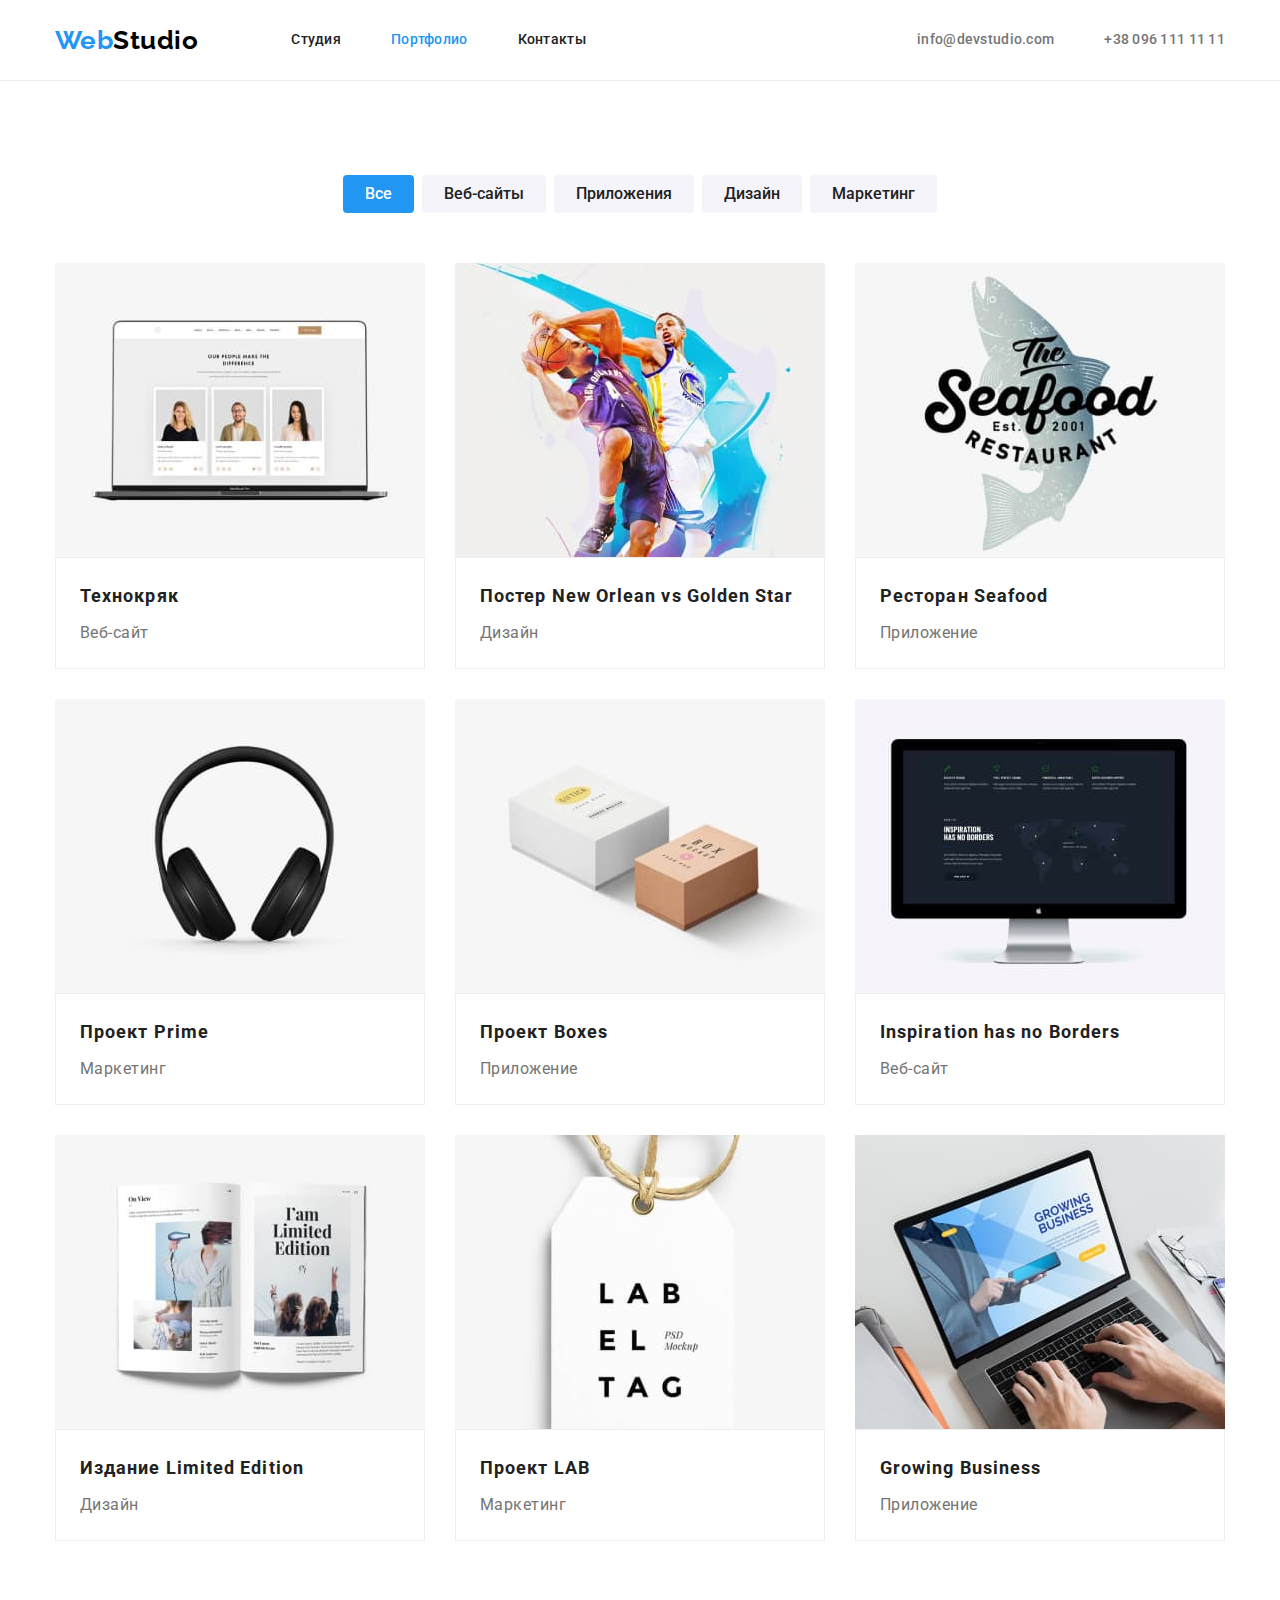
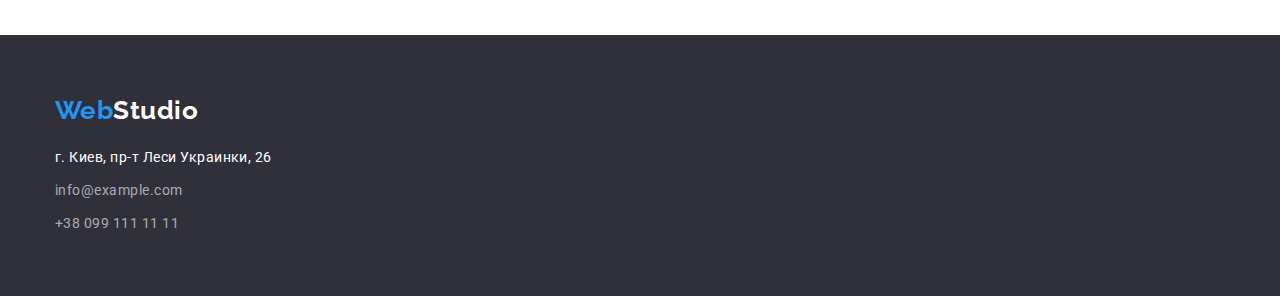
==== portfolio.html @ 6f5d8208 "ДЗ-4 Герой" ====
<!DOCTYPE html>
<html lang="ru">
  <head>
    <meta charset="UTF-8" />
    <meta http-equiv="X-UA-Compatible" content="IE=edge" />
    <meta name="viewport" content="width=device-width, initial-scale=1.0" />
    <title>Document</title>
    <link rel="preconnect" href="https://fonts.googleapis.com" />
    <link rel="preconnect" href="https://fonts.gstatic.com" crossorigin />
    <link
      href="https://fonts.googleapis.com/css2?family=Raleway:wght@700&family=Roboto:wght@400;500;700;900&display=swap"
      rel="stylesheet"
    />
    <link
      rel="stylesheet"
      href="https://cdnjs.cloudflare.com/ajax/libs/modern-normalize/1.1.0/modern-normalize.min.css"
    />
    <link rel="stylesheet" href="./css/styles.css" />
  </head>
  <body class="page">
    <!-- Шапка сайта-->
    <header class="page-header-portfolio">
      <div class="container page-nav">
        <nav class="page-nav-logo">
          <a href="./index.html" class="logo"
            ><span class="logo-web">Web</span><span class="logo-studio">Studio</span></a
          >
          <ul class="site-nav">
            <li class="item"><a href="./index.html" class="link">Студия</a></li>
            <li class="item">
              <a href="./portfolio.html" class="link current-second">Портфолио</a>
            </li>
            <li class="item"><a href="" class="link">Контакты</a></li>
          </ul>
        </nav>
        <ul class="contacts-nav">
          <li class="item">
            <a href="mailto:info@devstudio.com" class="link">info@devstudio.com</a>
          </li>
          <li class="item"><a href="tel:+380961111111" class="link">+38 096 111 11 11</a></li>
        </ul>
      </div>
    </header>
    <section class="section-portfolio">
      <div class="container">
        <h1 class="main-title">Портфолио</h1>
        <ul class="portfolio-title">
          <li class="item"><button type="button" class="portfolio-btn current">Все</button></li>
          <li class="item"><button type="button" class="portfolio-btn">Веб-сайты</button></li>
          <li class="item"><button type="button" class="portfolio-btn">Приложения</button></li>
          <li class="item"><button type="button" class="portfolio-btn">Дизайн</button></li>
          <li class="item"><button type="button" class="portfolio-btn">Маркетинг</button></li>
        </ul>
        <ul class="portfolio-data">
          <li class="info">
            <img class="photo" src="./images/techno.jpg" alt="веб сайт" width="370" />
            <div class="list">
              <h2 class="title">Технокряк</h2>
              <p class="text">Веб-сайт</p>
            </div>
          </li>
          <li class="info">
            <img class="photo" src="./images/neworlean.jpg" alt="дизайн" width="370" />
            <div class="list">
              <h2 class="title">Постер New Orlean vs Golden Star</h2>
              <p class="text">Дизайн</p>
            </div>
          </li>
          <li class="info">
            <img class="photo" src="./images/seafood.jpg" alt="приложение" width="370" />
            <div class="list">
              <h2 class="title">Ресторан Seafood</h2>
              <p class="text">Приложение</p>
            </div>
          </li>
          <li class="info">
            <img class="photo" src="./images/prime.jpg" alt="маркетинг" width="370" />
            <div class="list">
              <h2 class="title">Проект Prime</h2>
              <p class="text">Маркетинг</p>
            </div>
          </li>
          <li class="info">
            <img class="photo" src="./images/boxes.jpg" alt="приложение" width="370" />
            <div class="list">
              <h2 class="title">Проект Boxes</h2>
              <p class="text">Приложение</p>
            </div>
          </li>
          <li class="info">
            <img class="photo" src="./images/inspirationhasnoborders.jpg" alt="веб сайт" width="370" />
            <div class="list">
              <h2 class="title">Inspiration has no Borders</h2>
              <p class="text">Веб-сайт</p>
            </div>
          </li>
          <li class="info">
            <img class="photo" src="./images/limitededition.jpg" alt="дизайн" width="370" />
            <div class="list">
              <h2 class="title">Издание Limited Edition</h2>
              <p class="text">Дизайн</p>
            </div>
          </li>
          <li class="info">
            <img class="photo" src="./images/lab.jpg" alt="маркетинг" width="370" />
            <div class="list">
              <h2 class="title">Проект LAB</h2>
              <p class="text">Маркетинг</p>
            </div>
          </li>
          <li class="info">
            <img class="photo" src="./images/growingbusiness.jpg" alt="приложение" width="370" />
            <div class="list">
              <h2 class="title">Growing Business</h2>
              <p class="text">Приложение</p>
            </div>
          </li>
        </ul>
      </div>
    </section>
    <!-- Подвал -->
    <footer class="footer">
      <div class="container">
        <a href="./index.html" class="logo"
          ><span class="logo-web">Web</span><span class="logo-studio-footer">Studio</span></a
        >
        <address>
          <ul>
            <li>
              <a href="https://goo.gl/maps/iaYQJFzAQQtQS2JW9" class="link"
                >г. Киев, пр-т Леси Украинки, 26</a
              >
            </li>
            <li><a href="mailto:info@example.com" class="link contacts">info@example.com</a></li>
            <li><a href="tel:+380991111111" class="link contacts tel">+38 099 111 11 11</a></li>
          </ul>
        </address>
      </div>
    </footer>
  </body>
</html>
---- css/styles.css ----
/* основной цвет фона #FFFFFF */
/* цвет фона героя и футера #2F303A */
/* цвет фона команды #F5F4FA */
/* основной цвет текста #757575  */
/* доп цвет текста #212121 */
/* цвет для ховера #2196F3 */
/* цвет текста в футере для контактов rgba(255, 255, 255, 0.6);
 */


:root {
--primary-text-color: #212121;
--title-text-color: #757575;
--accent-color: #2196F3;
--secondary-text-color: #FFF;
--third-text-color: #000;
--primary-bg-color: #FFF;
--secondary-bg-color: #2F303A;
--third-bg-color: #F5F4FA;
--button-bg-color: #188CE8;
}

ul {
    padding: 0;
    margin: 0;
    list-style: none;
}

img {
    display: block;
    width: 100%;
    height: auto;
}

 .page {
     background-color: var(--primary-bg-color);
     color: var(--title-text-color);
     font-family: Roboto, sans-serif;
     letter-spacing: 0.03em;
 }
/* навигация сайта */

 .container {
     width: 1200px;
     padding-left: 15px;
     padding-right: 15px; 
     margin-left: auto;
     margin-right: auto;
 }
 .page-nav-logo {
    display: flex;
    align-items: center;
    
}

.page-nav {
    display: flex;
    align-items: center;
    
}

  .logo {
    margin-right: 93px; 
    

    font-family: Raleway, cursive;
    font-weight: 700;
    font-size: 26px;
    line-height: 1.19;
    text-decoration: none;
 }

 .logo-web {
     color: var(--accent-color);
 }
 .logo-studio {
     color: var(--third-text-color);
 }

.site-nav {
    display: flex;
}

.site-nav .item + .item {
    margin-left: 50px;
}
 
.site-nav .link {
    display: block;
    padding-top: 32px;
    padding-bottom: 32px;
    
    color: var(--primary-text-color);
    font-weight: 500;
    font-size: 14px;
    line-height: 1.14;
    letter-spacing: 0.02em;
    text-decoration: none;
}
.site-nav .link:hover,
.site-nav .link:focus {
    color: var(--accent-color);
}
.site-nav .link.current {
    color: var(--accent-color);
}
.site-nav .link.current-second {
    color: var(--accent-color);
}
.contacts-nav {
    display: flex;
    margin-left: auto;
}
.contacts-nav .item + .item {
    margin-left: 50px;
}
.contacts-nav .link {
    display: block;
    padding-bottom: 32px;
    padding-top: 32px;
    
    color: var(--title-text-color);
    font-weight: 500;
    font-size: 14px;
    line-height: 1.14;
    letter-spacing: 0.02em;
    text-decoration: none;
}
.contacts-nav .link:hover,
.contacts-nav .link:focus {
    color: var(--accent-color);
}
/* герой */




.hero {
    padding-bottom: 200px;
    padding-top: 200px;
    text-align: center;
    max-width: 1600px;
    height: 600px;
    margin-left: auto;
    margin-right: auto;
    background-image: url('..//images/imgoverlay.png'), url('..//images/hero.jpg');
    box-shadow: 0px 4px 4px rgba(0, 0, 0, 0.25);
    background-repeat: no-repeat;
    background-position: center;
    background-size: cover;
   
}


.hero-title {
    margin: 0 auto 30px;
    width: 696px;
    
   
   
    
    color: var(--secondary-text-color);
    font-weight: 900;
    font-size: 44px;
    line-height: 1.36;
    letter-spacing: 0.06em;
    text-transform: uppercase;
}

/* секция преймущества */
.section-features {
    margin-top: 0;
    margin-bottom: 0;


    font-size: 0;

}
.section-features .list {
    display: flex;
    justify-content: space-between;
}

.section-list {
    display: flex;
    margin-bottom: 0;
}


.section-work {
    
    padding-bottom: 94px;
    padding-top: 94px;

}
.section-work .item {
    width: 270px;
}
.section-work .section-list{
    justify-content: space-between;
}

.section-work .title {
    margin-top: 0;
    margin-bottom: 10px;
    
    color: var(--primary-text-color);
    font-weight: 700;
    font-size: 14px;
    line-height: 1.14;
    text-transform: uppercase;
}
.section-work .text {
    margin-bottom: 0;
    
    font-size: 14px;
    line-height: 1.71;
}

/* секция */
.section-title {
    margin-top: 0;
    margin-bottom: 50px;
   
    
    color: var(--primary-text-color);
    font-weight: 700;
    font-size: 36px;
    line-height: 1.17;
    text-align: center;
}
/* секция команда */
.section-team {
    
    padding-top: 94px;
    padding-bottom: 94px;
    
    
    background-color: var(--third-bg-color)
}   
.section-team .list {
    display: flex;
    justify-content: space-between;

}

.section-team .title {
    margin-top: 0;
    margin-bottom: 0;
    padding-top: 30px;
    padding-bottom: 10px;
    
    color: var(--primary-text-color);
    
    font-weight: 500;
    font-size: 16px;
    line-height: 1.19;
    text-align: center;
}
.section-team .item {
    width: 270px;
    background: #FFFFFF;
    box-shadow: 0px 1px 3px rgba(0, 0, 0, 0.12), 0px 1px 1px rgba(0, 0, 0, 0.14), 0px 2px 1px rgba(0, 0, 0, 0.2);
    border-radius: 0px 0px 4px 4px;
    
}

.section-team .text {
    margin-top: 0;
    margin-bottom: 0;
    padding-top: 0;
    padding-bottom: 30px;
    
    font-size: 16px;
    line-height: 1.19;
    text-align: center;
}
/* кнопка */
.button {
    border-radius: 4px;
    padding: 10px 32px;
    min-width: 200px;
    height: 50px;
    border: transparent;
    box-shadow: 0px 4px 4px rgba(0, 0, 0, 0.15);


    
    color: var(--secondary-text-color);
    background-color: var(--button-bg-color);

    font-family: 'Roboto';
    font-weight: 700;
    font-size: 16px;
    line-height: 1.88;
    letter-spacing: 0.06em;
    cursor: pointer;
 
}
/* подвал */
.footer .logo {
    display: block;
    margin-bottom: 20px;
    
}
.logo-studio-footer {

    color: var(--secondary-text-color);
}
.footer {
    padding-top: 60px;
    padding-bottom: 60px;
    margin-bottom: 0;


    background-color: var(--secondary-bg-color);
}
.footer .link {
    display: block;
    
    
    
    
    color: var(--secondary-text-color);
    font-style: normal;
    font-size: 14px;
    line-height: 1.71;
    text-decoration: none;
}

.footer li {
    margin-bottom: 9px;
}
.footer li:last-child {
    margin-bottom: 0;
}

.footer .link.contacts {
    display: block;
    
    
    color: rgba(255, 255, 255, 0.6);  
}

.footer .link.contacts.tel {
    display: block;
    
    
    
    color: rgba(255, 255, 255, 0.6);
    
}
.footer .link:hover,
.footer .link:focus {
    color: var(--accent-color);
    
}
.footer .link.contacts:hover,
.footer .link.contacts:focus {
    color: var(--accent-color);
    
}

/* портфолио */

.page-header-portfolio {
    border-bottom: 1px solid #ECECEC;
}

.section-portfolio {
    padding-top: 94px;
    padding-bottom: 94px;
}
.section-portfolio .main-title {
    visibility: hidden;
    font-size: 0;
}

.portfolio-title {
    display: flex;
    justify-content: center;
    margin-bottom: 50px;
    
}
.portfolio-title .item {
    margin-right: 8px;
}
.portfolio-title .item:last-child {
    margin-right: 0;
}
.portfolio-btn {
    border-radius: 4px;
    border: transparent;
    padding: 6px 22px;

        
    
    color: var(--primary-text-color);
    background-color: var(--third-bg-color);
    font-family: Roboto, sans-serif;
    font-weight: 500;
    font-size: 16px;
    line-height: 1.62;
    text-align: center;
    cursor: pointer;
}
.portfolio-btn:hover,
.portfolio-btn:focus {
    color: var(--secondary-text-color);
    background-color: var(--accent-color);
}
.portfolio-btn.current {
    color: var(--secondary-text-color);
    background-color: var(--accent-color);
}


.section-portfolio .title {
    
    color: var(--primary-text-color);
    
    font-weight: 700;
    font-size: 18px;
    line-height: 2; 
    letter-spacing: 0.06em;
}
.section-portfolio .text {
    font-size: 16px;
    line-height: 1.88;
}

.portfolio-data {
    display: block;
    display: flex;
    flex-wrap: wrap;
    justify-content: space-between;
    
}
.section-portfolio .info:nth-last-child(-n + 3) {
    margin-bottom: 0;
}
.section-portfolio .list {
    border: 1px solid #EEEEEE;
    
    padding: 20px 24px;
}

.section-portfolio .title,
.section-portfolio .text,
.section-portfolio .photo {
    display: block;
    margin-bottom: 0;
    margin-top: 0;
}

.section-portfolio .info {
    margin-bottom: 30px;
}

.section-portfolio .title {
    margin-bottom: 4px;
}
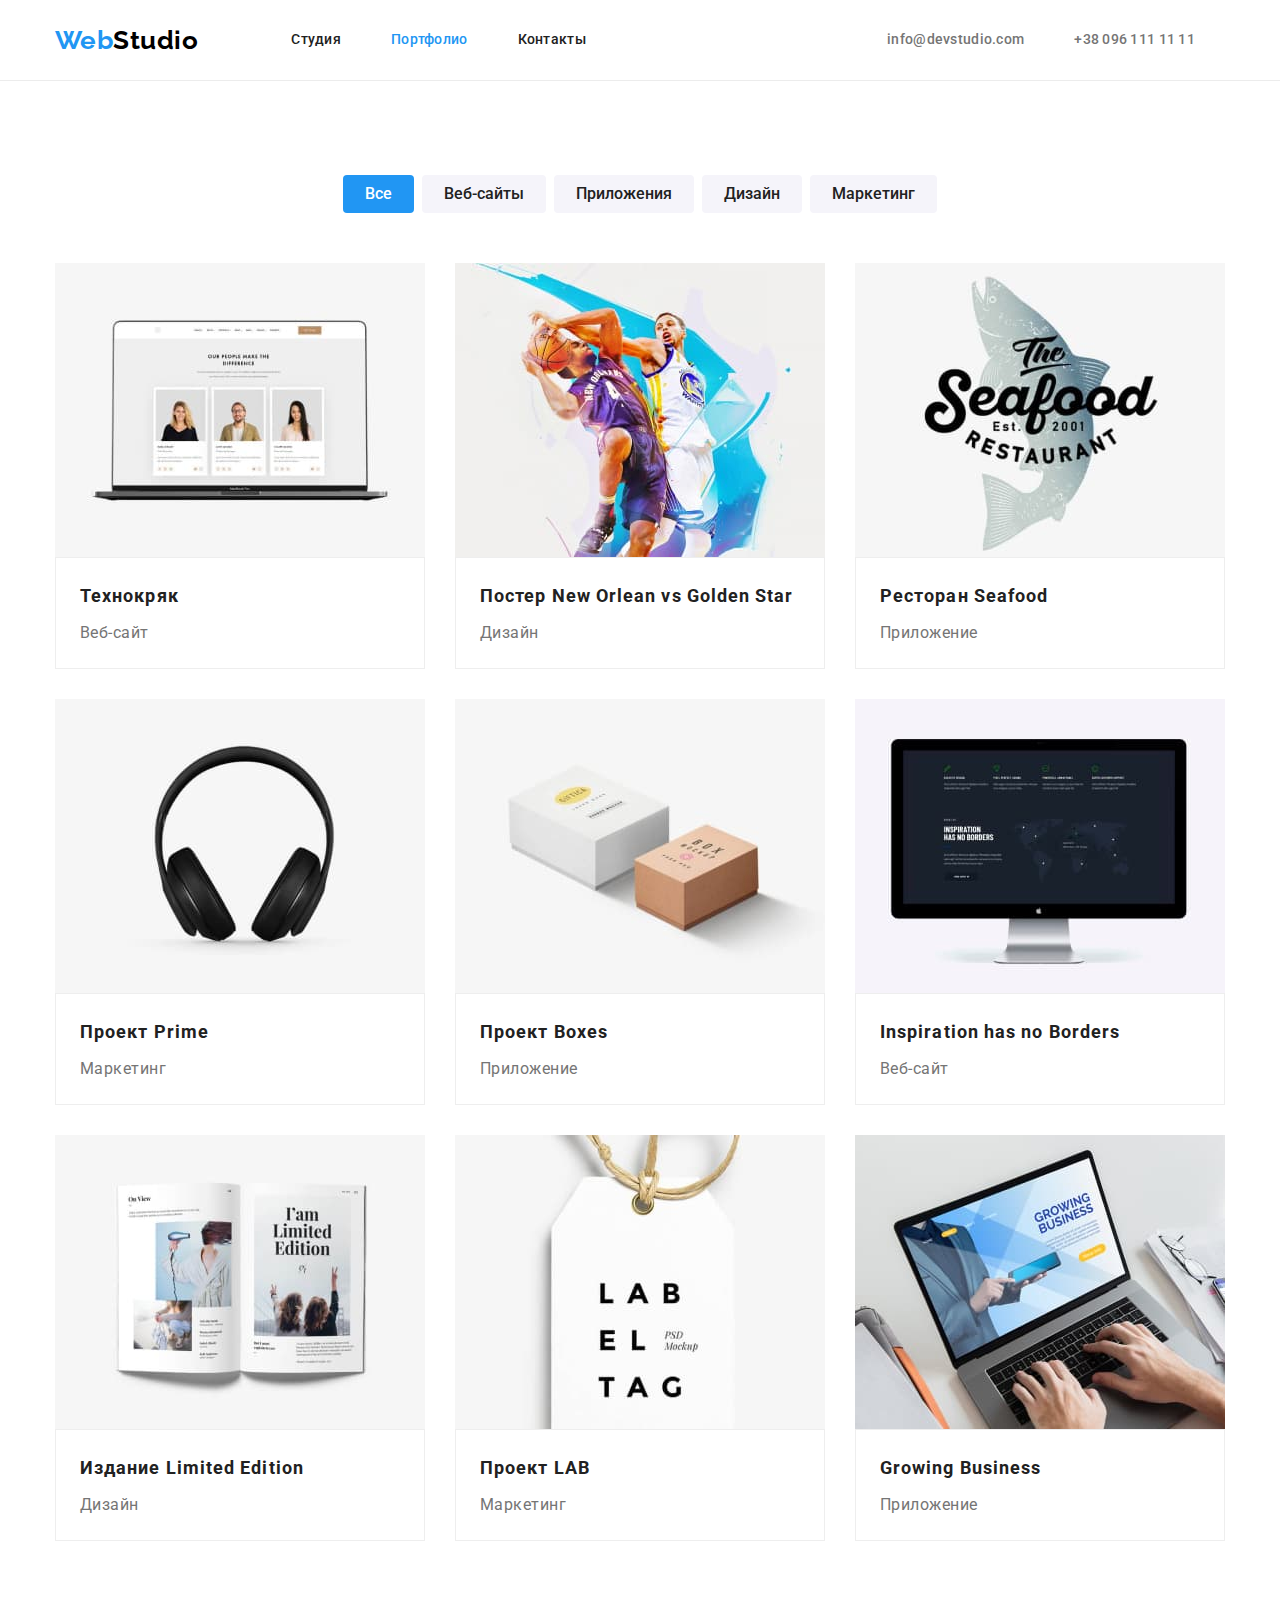
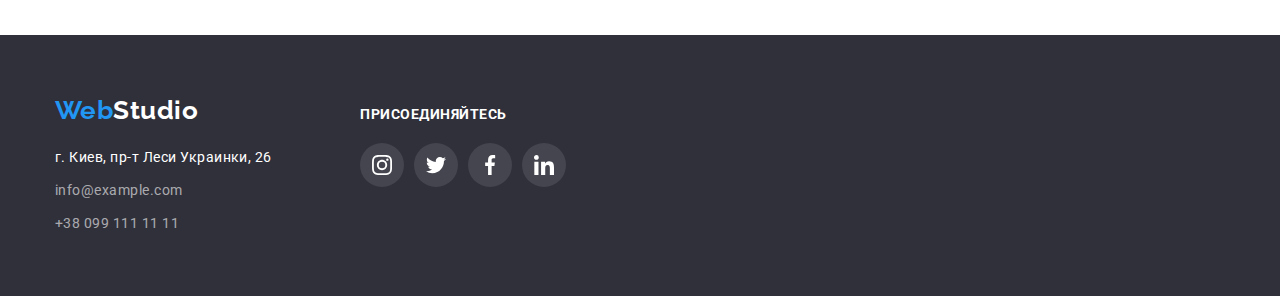
==== commit 2a4f881e: "ДЗ-4 Делает футер, клиентов и портфолио" ====
--- a/portfolio.html
+++ b/portfolio.html
@@ -121,20 +121,46 @@
     <!-- Подвал -->
     <footer class="footer">
       <div class="container">
-        <a href="./index.html" class="logo"
-          ><span class="logo-web">Web</span><span class="logo-studio-footer">Studio</span></a
-        >
-        <address>
-          <ul>
-            <li>
-              <a href="https://goo.gl/maps/iaYQJFzAQQtQS2JW9" class="link"
-                >г. Киев, пр-т Леси Украинки, 26</a
-              >
-            </li>
-            <li><a href="mailto:info@example.com" class="link contacts">info@example.com</a></li>
-            <li><a href="tel:+380991111111" class="link contacts tel">+38 099 111 11 11</a></li>
-          </ul>
-        </address>
+       <div class="footer-info"> <a href="./index.html" class="logo"
+        ><span class="logo-web">Web</span><span class="logo-studio-footer">Studio</span></a
+      >
+      <address>
+        <ul>
+          <li>
+            <a href="https://goo.gl/maps/iaYQJFzAQQtQS2JW9" class="link"
+              >г. Киев, пр-т Леси Украинки, 26</a
+            >
+          </li>
+          <li><a href="mailto:info@example.com" class="link contacts">info@example.com</a></li>
+          <li><a href="tel:+380991111111" class="link contacts tel">+38 099 111 11 11</a></li>
+        </ul>
+      </address>
+    </div>
+    <div class="footer-connect">
+      <h3 class="footer-connect-title">присоединяйтесь</h3>
+      <ul class="footer-connect-list">
+        <li class="item">
+          <a href=""><svg width="20" height="20">
+            <use href="./images/icons.svg#icon-instagramfooter"></use>
+          </svg></a>
+        </li>
+        <li>
+          <a href=""><svg width="20" height="20">
+            <use href="./images/icons.svg#icon-twitterfooter"></use>
+          </svg></a>
+        </li>
+        <li>
+          <a href=""><svg width="20" height="20">
+            <use href="./images/icons.svg#icon-facebookfooter"></use>
+          </svg></a>
+        </li>
+        <li>
+          <a href=""><svg width="20" height="20">
+            <use href="./images/icons.svg#icon-linkedinfooter"></use>
+          </svg></a>
+        </li>
+      </ul>
+    </div>
       </div>
     </footer>
   </body>
--- a/css/styles.css
+++ b/css/styles.css
@@ -59,6 +59,7 @@
     
 }
 
+
   .logo {
     margin-right: 93px; 
     
@@ -71,6 +72,7 @@
  }
 
  .logo-web {
+     
      color: var(--accent-color);
  }
  .logo-studio {
@@ -130,9 +132,20 @@
 .contacts-nav .link:focus {
     color: var(--accent-color);
 }
+
+.contacts-nav .item-logo {
+    display: flex;
+    align-items: center;
+    justify-content: center;
+    margin-right: 10px;
+    fill: var(--title-text-color);
+}
+.contacts-nav li:nth-child(2) {
+    margin-right: 30px;
+}
+
+
 /* герой */
-
-
 
 
 .hero {
@@ -143,11 +156,11 @@
     height: 600px;
     margin-left: auto;
     margin-right: auto;
-    background-image: url('..//images/imgoverlay.png'), url('..//images/hero.jpg');
+    background-image: linear-gradient(to top, rgba(47, 48, 58, 0.4), rgba(47, 48, 58, 0.4)), url('..//images/hero.jpg');
     box-shadow: 0px 4px 4px rgba(0, 0, 0, 0.25);
-    background-repeat: no-repeat;
-    background-position: center;
-    background-size: cover;
+    
+
+    background-color: var(--secondary-bg-color);
    
 }
 
@@ -191,11 +204,19 @@
     
     padding-bottom: 94px;
     padding-top: 94px;
-
-}
-.section-work .item {
+    
+}
+.section-work .group {
     width: 270px;
-}
+    height: 120px;
+    background-color: #F5F4FA;
+    display: flex;
+    justify-content: center;
+    align-items: center;
+    margin-bottom: 30px;
+    
+}
+
 .section-work .section-list{
     justify-content: space-between;
 }
@@ -203,6 +224,7 @@
 .section-work .title {
     margin-top: 0;
     margin-bottom: 10px;
+   
     
     color: var(--primary-text-color);
     font-weight: 700;
@@ -212,6 +234,7 @@
 }
 .section-work .text {
     margin-bottom: 0;
+    width: 270px;
     
     font-size: 14px;
     line-height: 1.71;
@@ -230,6 +253,53 @@
     text-align: center;
 }
 /* секция команда */
+
+.section-team .group {
+    display: flex;
+    width: 206px;
+    height: 44px;
+    justify-content: center;
+    margin-left: auto;
+    margin-right: auto;
+ 
+}
+
+.section-team .icon {
+    width: 44px;
+    height: 44px;
+   display: flex;
+   justify-content: center;
+   align-items: center;
+     
+}
+
+
+.section-team a {
+    fill: #afb1b8;
+    
+}
+
+.section-team .icon {
+    fill: currentColor;
+}
+
+.section-team a:hover,
+.section-team a:focus {
+    fill: var(--secondary-text-color);
+    background-color: var(--accent-color);
+    border-radius: 50%;
+
+}
+.section-team a {
+    display: flex;
+    width: 44px;
+    height: 44px;
+    justify-content: center;
+    align-items: center;
+
+}
+
+
 .section-team {
     
     padding-top: 94px;
@@ -241,6 +311,7 @@
 .section-team .list {
     display: flex;
     justify-content: space-between;
+    align-items: center;
 
 }
 
@@ -258,7 +329,9 @@
     text-align: center;
 }
 .section-team .item {
+    
     width: 270px;
+    height: 428px;
     background: #FFFFFF;
     box-shadow: 0px 1px 3px rgba(0, 0, 0, 0.12), 0px 1px 1px rgba(0, 0, 0, 0.14), 0px 2px 1px rgba(0, 0, 0, 0.2);
     border-radius: 0px 0px 4px 4px;
@@ -269,12 +342,63 @@
     margin-top: 0;
     margin-bottom: 0;
     padding-top: 0;
-    padding-bottom: 30px;
+    padding-bottom: 16px;
     
     font-size: 16px;
     line-height: 1.19;
     text-align: center;
 }
+/* клиенты */
+.section-clients .section-title {
+
+    padding-top: 94px;
+    padding-bottom: 50px;
+
+    font-weight: 700;
+    font-size: 36px;
+    line-height: 1.17;
+    text-align: center;
+    margin-top: 0;
+    margin-bottom: 0;
+
+}
+
+.section-clients {
+    padding-bottom: 94px;
+}
+
+.section-clients .items {
+    width: 170px;
+    height: 92px;
+    display: flex;
+    fill: currentColor;
+
+}
+
+.section-clients a {
+    width: 170px;
+    height: 92px;
+    display: flex;
+    justify-content: center;
+    align-items: center;
+    fill: #afb1b8;
+    border: 1px solid #AFB1B8;
+    border-radius: 4px;
+}
+
+.section-clients a:hover,
+.section-clients a:focus {
+    fill: #2196F3;
+    border: 1px solid #2196F3;
+    border-radius: 4px;
+}
+
+
+.section-clients .list {
+    display: flex;
+    justify-content: space-between;
+}
+
 /* кнопка */
 .button {
     border-radius: 4px;
@@ -315,6 +439,13 @@
 
     background-color: var(--secondary-bg-color);
 }
+
+.footer-info {
+    display: inline-block;
+    width: 231px;
+    
+}
+
 .footer .link {
     display: block;
     
@@ -361,6 +492,59 @@
     
 }
 
+.footer-connect {
+   display: inline-block;
+   vertical-align: top;
+   margin-left: 70px;
+   justify-content: space-between;
+   
+   
+}
+
+.footer-connect-title {
+    margin-bottom: 0;
+    margin-top: 0;
+
+    
+    
+    color: var(--secondary-text-color);
+    font-weight: 700;
+    font-size: 14px;
+    line-height: 1.14;
+    text-transform: uppercase;
+}
+
+.footer-connect a {
+    display: flex;
+    width: 44px;
+    height: 44px;
+    border-radius: 50%;
+    align-items: center;
+    justify-content: center;
+    fill: var(--secondary-text-color);
+    background-color: rgba(255, 255, 255, 0.1);
+}
+
+.footer-connect a:hover,
+.footer-connect a:focus {
+    background-color: var(--accent-color);
+}
+.footer-connect-list {
+    width: 206px;
+    height: 44px;
+    display: flex;
+    justify-content: space-between;
+    margin-top: 20px;
+}
+
+.footer-connect .item {
+    fill: currentColor;
+}
+
+.footer .footer-connect {
+    margin-top: 12px;
+    
+}
 /* портфолио */
 
 .page-header-portfolio {
@@ -439,6 +623,13 @@
 .section-portfolio .info:nth-last-child(-n + 3) {
     margin-bottom: 0;
 }
+
+.section-portfolio .info:hover,
+.section-portfolio .info:focus {
+    border: 1px solid #EEEEEE;
+box-shadow: 0px 1px 1px rgba(0, 0, 0, 0.12), 0px 4px 4px rgba(0, 0, 0, 0.06), 1px 4px 6px rgba(0, 0, 0, 0.16);
+cursor: pointer;
+}
 .section-portfolio .list {
     border: 1px solid #EEEEEE;
     
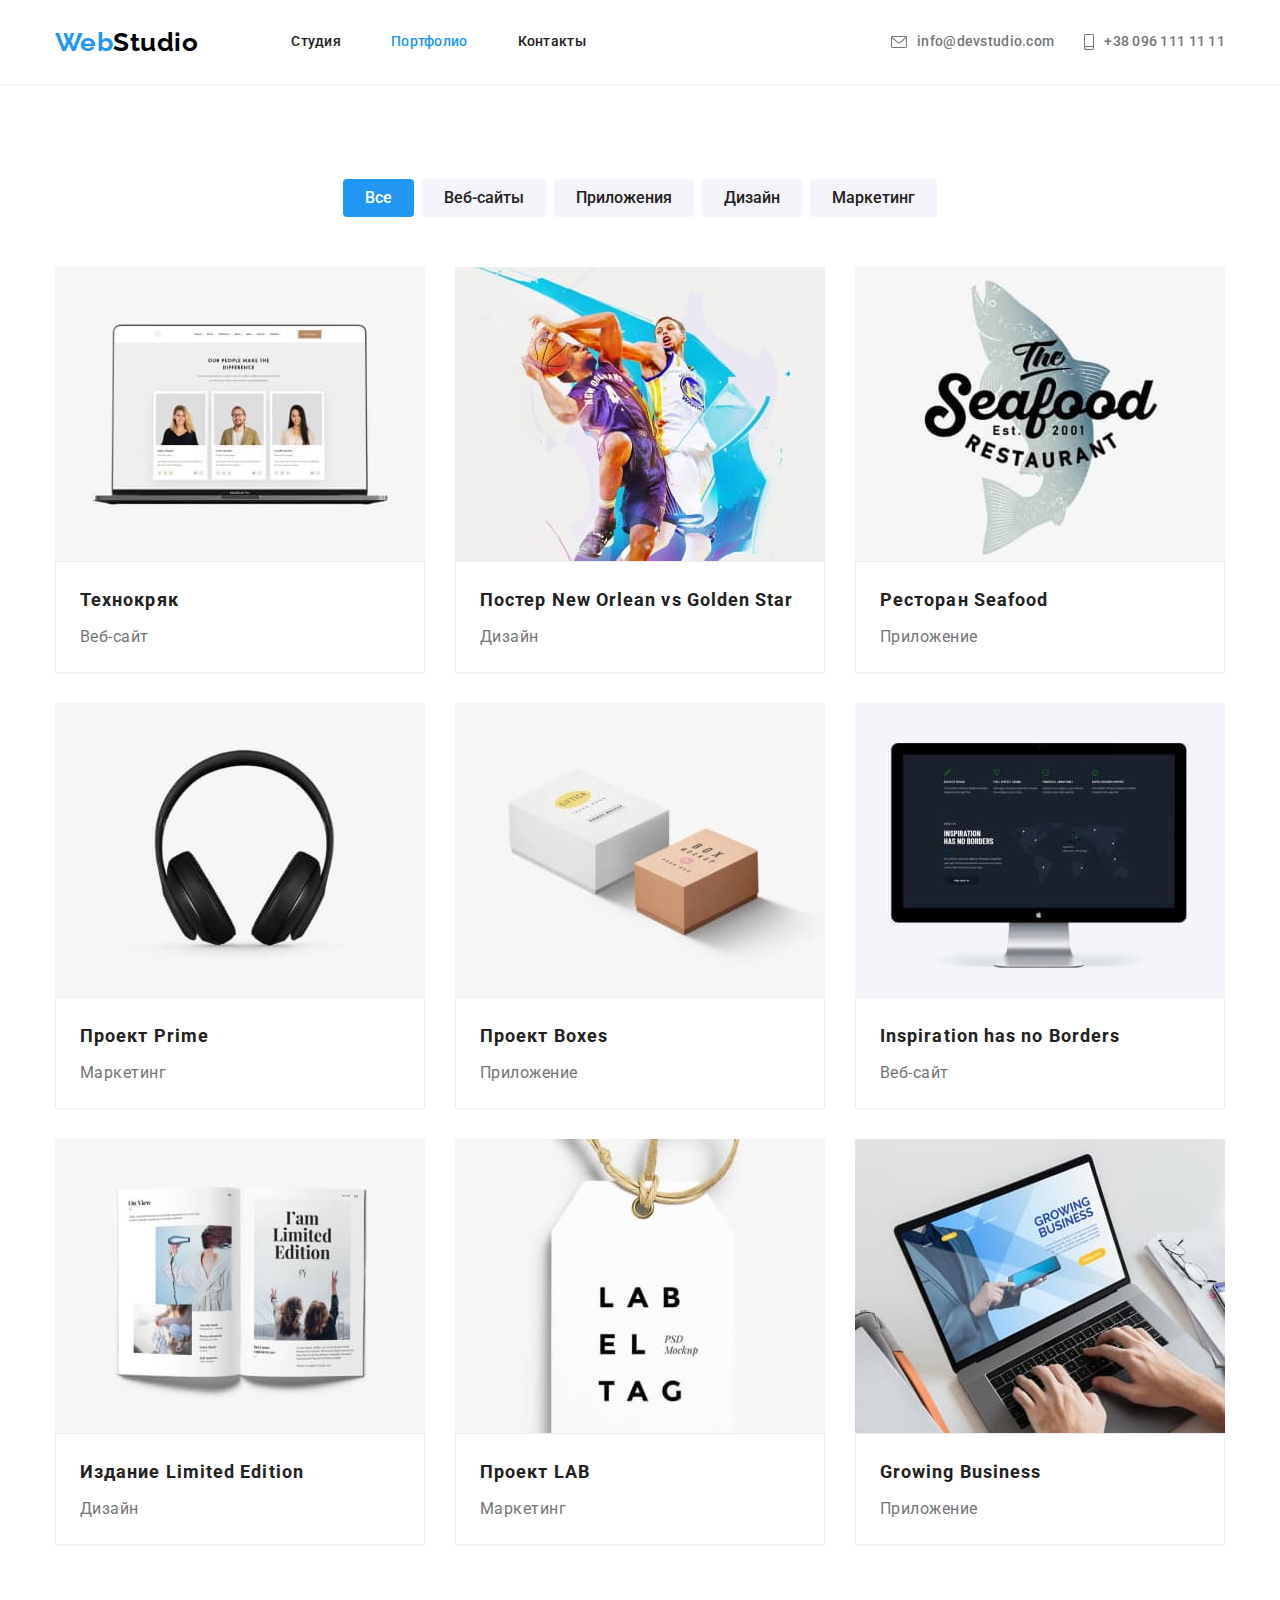
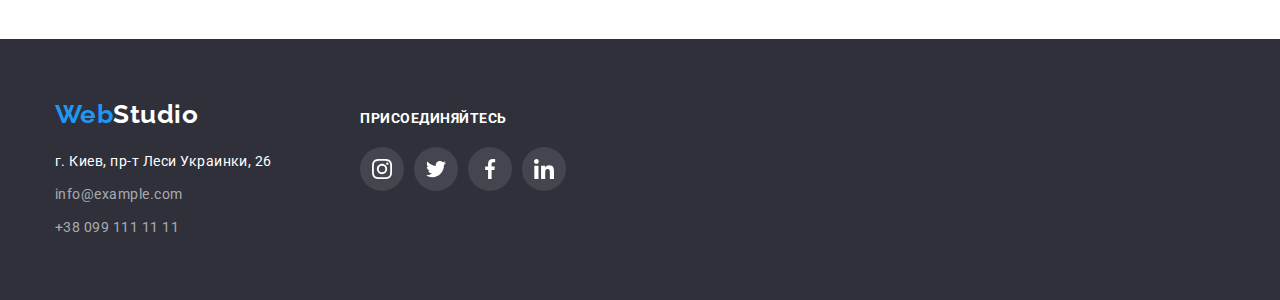
==== commit 3906d505: "сохраняет ДЗ-4" ====
--- a/portfolio.html
+++ b/portfolio.html
@@ -35,9 +35,13 @@
         </nav>
         <ul class="contacts-nav">
           <li class="item">
-            <a href="mailto:info@devstudio.com" class="link">info@devstudio.com</a>
+            <a href="mailto:info@devstudio.com" class="link"><span class="item-logo"><svg width="16" height="20">
+              <use href="./images/icons.svg#icon-envelope"></use>
+            </svg></span>info@devstudio.com</a>
           </li>
-          <li class="item"><a href="tel:+380961111111" class="link">+38 096 111 11 11</a></li>
+          <li class="item"><a href="tel:+380961111111" class="link"><span class="item-logo"><svg width="10" height="16">
+            <use href="./images/icons.svg#icon-smartphone"></use>
+          </svg></span>+38 096 111 11 11</a></li>
         </ul>
       </div>
     </header>
--- a/css/styles.css
+++ b/css/styles.css
@@ -57,6 +57,7 @@
     display: flex;
     align-items: center;
     
+    
 }
 
 
@@ -112,12 +113,14 @@
 .contacts-nav {
     display: flex;
     margin-left: auto;
+    align-items: center;
 }
 .contacts-nav .item + .item {
-    margin-left: 50px;
+    margin-left: 30px;
 }
 .contacts-nav .link {
-    display: block;
+    display: flex;
+    align-items: center;
     padding-bottom: 32px;
     padding-top: 32px;
     
@@ -130,19 +133,24 @@
 }
 .contacts-nav .link:hover,
 .contacts-nav .link:focus {
-    color: var(--accent-color);
-}
+    color: var(--accent-color); 
+}
+
+.contacts-nav .link:hover .item-logo {
+    fill: var(--accent-color);
+}
+.contacts-nav .link:focus .item-logo {
+    fill: var(--accent-color);
+}
+
 
 .contacts-nav .item-logo {
     display: flex;
     align-items: center;
-    justify-content: center;
     margin-right: 10px;
     fill: var(--title-text-color);
 }
-.contacts-nav li:nth-child(2) {
-    margin-right: 30px;
-}
+
 
 
 /* герой */
@@ -192,6 +200,7 @@
 .section-features .list {
     display: flex;
     justify-content: space-between;
+    padding-bottom: 94px;
 }
 
 .section-list {
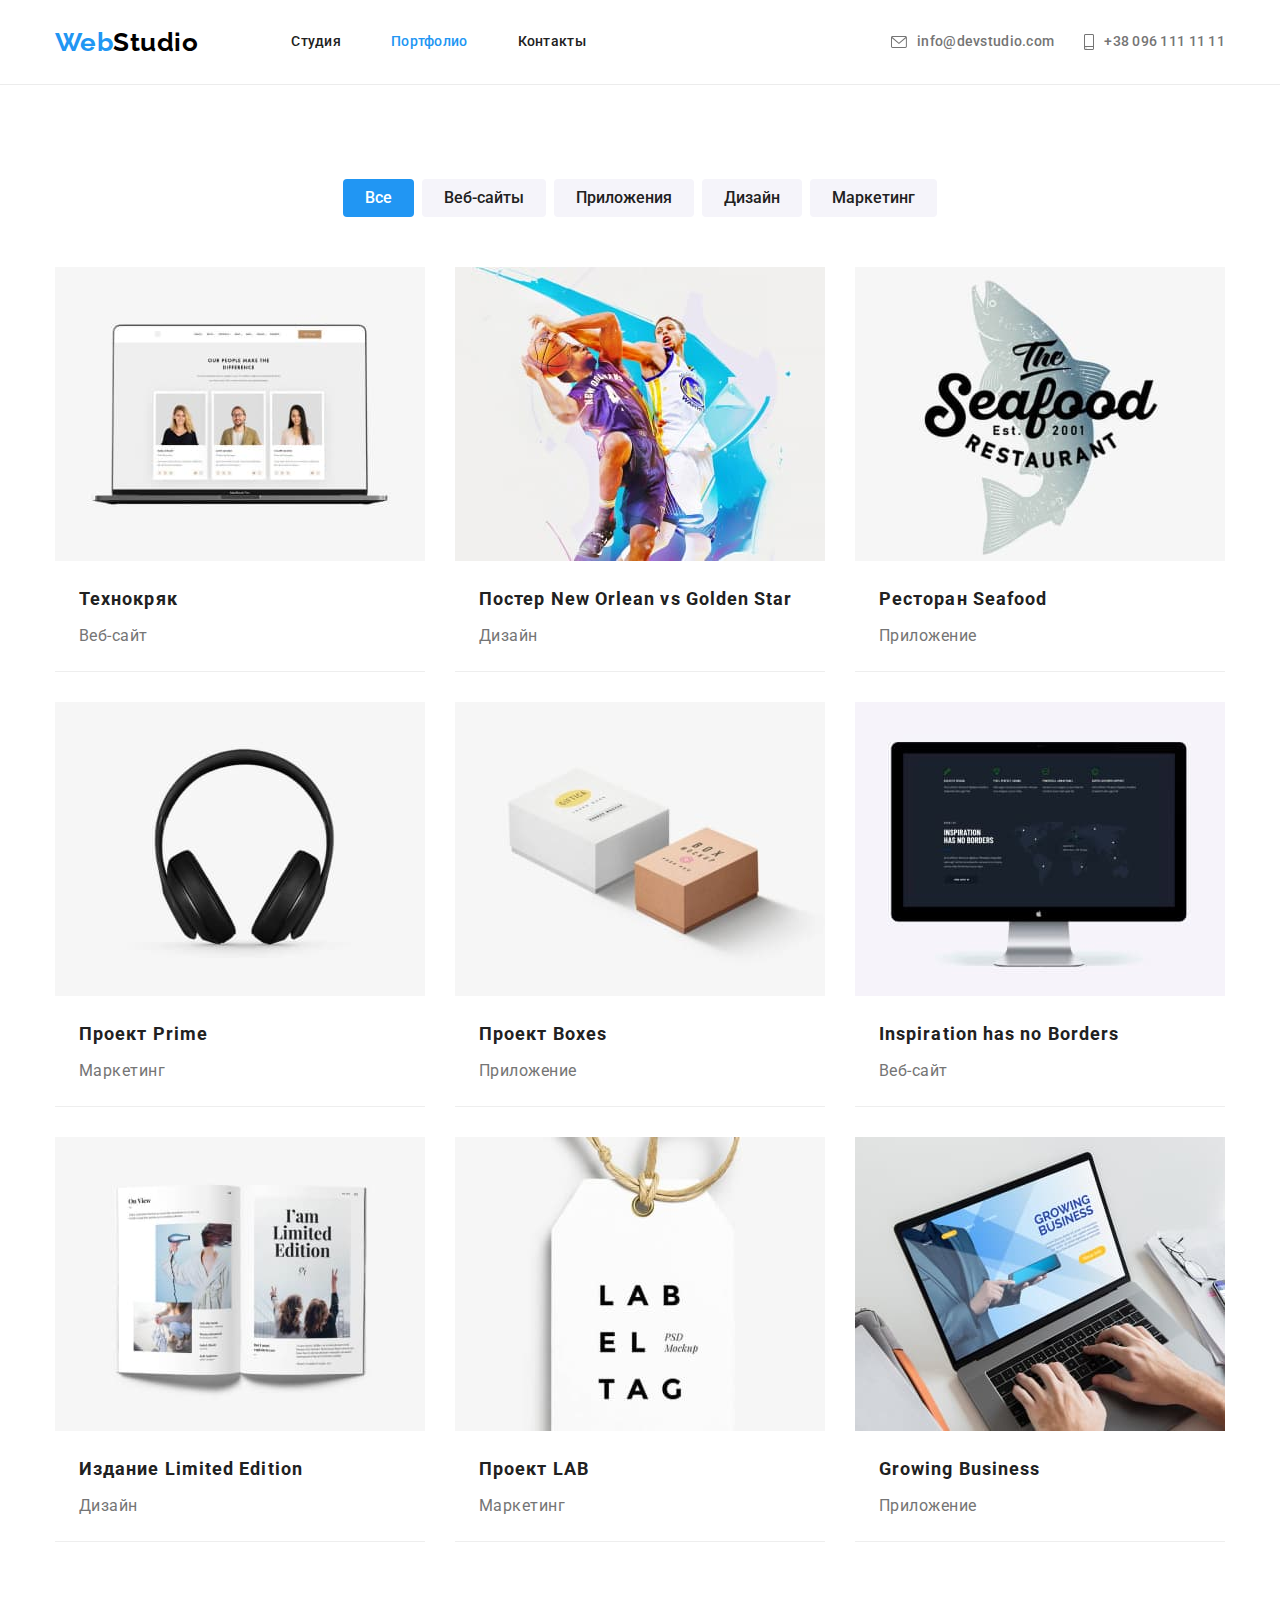
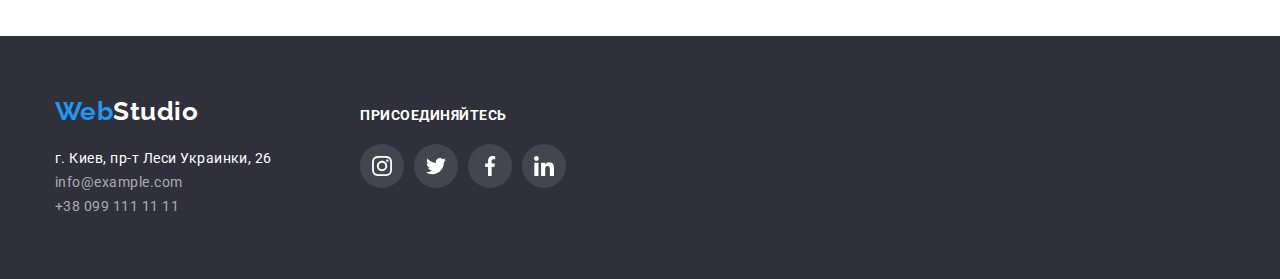
==== commit 09539df3: "правки ДЗ-4" ====
--- a/portfolio.html
+++ b/portfolio.html
@@ -57,67 +57,67 @@
         </ul>
         <ul class="portfolio-data">
           <li class="info">
-            <img class="photo" src="./images/techno.jpg" alt="веб сайт" width="370" />
-            <div class="list">
-              <h2 class="title">Технокряк</h2>
-              <p class="text">Веб-сайт</p>
-            </div>
+            <a class="link" href=""><img class="photo" src="./images/techno.jpg" alt="веб сайт" width="370" />
+              <div class="list">
+                <h2 class="title">Технокряк</h2>
+                <p class="text">Веб-сайт</p>
+              </div></a>
           </li>
           <li class="info">
-            <img class="photo" src="./images/neworlean.jpg" alt="дизайн" width="370" />
-            <div class="list">
-              <h2 class="title">Постер New Orlean vs Golden Star</h2>
-              <p class="text">Дизайн</p>
-            </div>
+            <a class="link" href=""><img class="photo" src="./images/neworlean.jpg" alt="дизайн" width="370" />
+              <div class="list">
+                <h2 class="title">Постер New Orlean vs Golden Star</h2>
+                <p class="text">Дизайн</p>
+              </div></a>
           </li>
           <li class="info">
-            <img class="photo" src="./images/seafood.jpg" alt="приложение" width="370" />
-            <div class="list">
-              <h2 class="title">Ресторан Seafood</h2>
-              <p class="text">Приложение</p>
-            </div>
+            <a class="link" href=""><img class="photo" src="./images/seafood.jpg" alt="приложение" width="370" />
+              <div class="list">
+                <h2 class="title">Ресторан Seafood</h2>
+                <p class="text">Приложение</p>
+              </div></a>
           </li>
           <li class="info">
-            <img class="photo" src="./images/prime.jpg" alt="маркетинг" width="370" />
-            <div class="list">
-              <h2 class="title">Проект Prime</h2>
-              <p class="text">Маркетинг</p>
-            </div>
+            <a class="link" href=""><img class="photo" src="./images/prime.jpg" alt="маркетинг" width="370" />
+              <div class="list">
+                <h2 class="title">Проект Prime</h2>
+                <p class="text">Маркетинг</p>
+              </div></a>
           </li>
           <li class="info">
-            <img class="photo" src="./images/boxes.jpg" alt="приложение" width="370" />
-            <div class="list">
-              <h2 class="title">Проект Boxes</h2>
-              <p class="text">Приложение</p>
-            </div>
+            <a class="link" href=""><img class="photo" src="./images/boxes.jpg" alt="приложение" width="370" />
+              <div class="list">
+                <h2 class="title">Проект Boxes</h2>
+                <p class="text">Приложение</p>
+              </div></a>
           </li>
           <li class="info">
-            <img class="photo" src="./images/inspirationhasnoborders.jpg" alt="веб сайт" width="370" />
-            <div class="list">
-              <h2 class="title">Inspiration has no Borders</h2>
-              <p class="text">Веб-сайт</p>
-            </div>
+            <a class="link" href=""><img class="photo" src="./images/inspirationhasnoborders.jpg" alt="веб сайт" width="370" />
+              <div class="list">
+                <h2 class="title">Inspiration has no Borders</h2>
+                <p class="text">Веб-сайт</p>
+              </div></a>
           </li>
           <li class="info">
-            <img class="photo" src="./images/limitededition.jpg" alt="дизайн" width="370" />
-            <div class="list">
-              <h2 class="title">Издание Limited Edition</h2>
-              <p class="text">Дизайн</p>
-            </div>
+            <a class="link" href=""><img class="photo" src="./images/limitededition.jpg" alt="дизайн" width="370" />
+              <div class="list">
+                <h2 class="title">Издание Limited Edition</h2>
+                <p class="text">Дизайн</p>
+              </div></a>
           </li>
           <li class="info">
-            <img class="photo" src="./images/lab.jpg" alt="маркетинг" width="370" />
-            <div class="list">
-              <h2 class="title">Проект LAB</h2>
-              <p class="text">Маркетинг</p>
-            </div>
+            <a class="link" href=""><img class="photo" src="./images/lab.jpg" alt="маркетинг" width="370" />
+              <div class="list">
+                <h2 class="title">Проект LAB</h2>
+                <p class="text">Маркетинг</p>
+              </div></a>
           </li>
           <li class="info">
-            <img class="photo" src="./images/growingbusiness.jpg" alt="приложение" width="370" />
-            <div class="list">
-              <h2 class="title">Growing Business</h2>
-              <p class="text">Приложение</p>
-            </div>
+            <a class="link" href=""><img class="photo" src="./images/growingbusiness.jpg" alt="приложение" width="370" />
+              <div class="list">
+                <h2 class="title">Growing Business</h2>
+                <p class="text">Приложение</p>
+              </div></a>
           </li>
         </ul>
       </div>
--- a/css/styles.css
+++ b/css/styles.css
@@ -197,6 +197,8 @@
     font-size: 0;
 
 }
+
+
 .section-features .list {
     display: flex;
     justify-content: space-between;
@@ -206,6 +208,7 @@
 .section-list {
     display: flex;
     margin-bottom: 0;
+
 }
 
 
@@ -274,8 +277,8 @@
 }
 
 .section-team .icon {
-    width: 44px;
-    height: 44px;
+    /* width: 44px;
+    height: 44px; */
    display: flex;
    justify-content: center;
    align-items: center;
@@ -327,8 +330,7 @@
 .section-team .title {
     margin-top: 0;
     margin-bottom: 0;
-    padding-top: 30px;
-    padding-bottom: 10px;
+    margin-bottom: 10px;
     
     color: var(--primary-text-color);
     
@@ -340,39 +342,49 @@
 .section-team .item {
     
     width: 270px;
-    height: 428px;
     background: #FFFFFF;
     box-shadow: 0px 1px 3px rgba(0, 0, 0, 0.12), 0px 1px 1px rgba(0, 0, 0, 0.14), 0px 2px 1px rgba(0, 0, 0, 0.2);
     border-radius: 0px 0px 4px 4px;
     
 }
 
+.section-team a {
+    width: 44px;
+    height: 44px;
+}
+
 .section-team .text {
     margin-top: 0;
     margin-bottom: 0;
     padding-top: 0;
-    padding-bottom: 16px;
+    margin-bottom: 16px;
     
     font-size: 16px;
     line-height: 1.19;
     text-align: center;
 }
+
+.section-team .box {
+    padding-top: 30px;
+    padding-bottom: 30px;
+}
 /* клиенты */
+
 .section-clients .section-title {
-
-    padding-top: 94px;
-    padding-bottom: 50px;
+    margin-bottom: 50px;
+
+
 
     font-weight: 700;
     font-size: 36px;
     line-height: 1.17;
     text-align: center;
-    margin-top: 0;
-    margin-bottom: 0;
+    
 
 }
 
 .section-clients {
+    padding-top: 94px;
     padding-bottom: 94px;
 }
 
@@ -469,7 +481,7 @@
 }
 
 .footer li {
-    margin-bottom: 9px;
+    margin-bottom: 0;
 }
 .footer li:last-child {
     margin-bottom: 0;
@@ -511,7 +523,7 @@
 }
 
 .footer-connect-title {
-    margin-bottom: 0;
+    margin-bottom: 20px;
     margin-top: 0;
 
     
@@ -543,7 +555,6 @@
     height: 44px;
     display: flex;
     justify-content: space-between;
-    margin-top: 20px;
 }
 
 .footer-connect .item {
@@ -601,6 +612,8 @@
 .portfolio-btn:focus {
     color: var(--secondary-text-color);
     background-color: var(--accent-color);
+    box-shadow: 0px 3px 1px rgba(0, 0, 0, 0.1), 0px 1px 2px rgba(0, 0, 0, 0.08), 0px 2px 2px rgba(0, 0, 0, 0.12);
+    border-radius: 4px;
 }
 .portfolio-btn.current {
     color: var(--secondary-text-color);
@@ -618,6 +631,7 @@
     letter-spacing: 0.06em;
 }
 .section-portfolio .text {
+    color: var(--title-text-color);
     font-size: 16px;
     line-height: 1.88;
 }
@@ -629,19 +643,23 @@
     justify-content: space-between;
     
 }
+
+.section-portfolio .link {
+    display: block;
+    text-decoration: none;
+}
+
 .section-portfolio .info:nth-last-child(-n + 3) {
     margin-bottom: 0;
 }
 
-.section-portfolio .info:hover,
-.section-portfolio .info:focus {
+.section-portfolio .link:hover,
+.section-portfolio .link:focus {
     border: 1px solid #EEEEEE;
-box-shadow: 0px 1px 1px rgba(0, 0, 0, 0.12), 0px 4px 4px rgba(0, 0, 0, 0.06), 1px 4px 6px rgba(0, 0, 0, 0.16);
-cursor: pointer;
+    box-shadow: 0px 1px 1px rgba(0, 0, 0, 0.12), 0px 4px 4px rgba(0, 0, 0, 0.06), 1px 4px 6px rgba(0, 0, 0, 0.16);
+    cursor: pointer;
 }
 .section-portfolio .list {
-    border: 1px solid #EEEEEE;
-    
     padding: 20px 24px;
 }
 
@@ -653,8 +671,10 @@
     margin-top: 0;
 }
 
-.section-portfolio .info {
+.section-portfolio .info {  
     margin-bottom: 30px;
+    border-bottom: 1px solid #EEEEEE;
+    
 }
 
 .section-portfolio .title {
